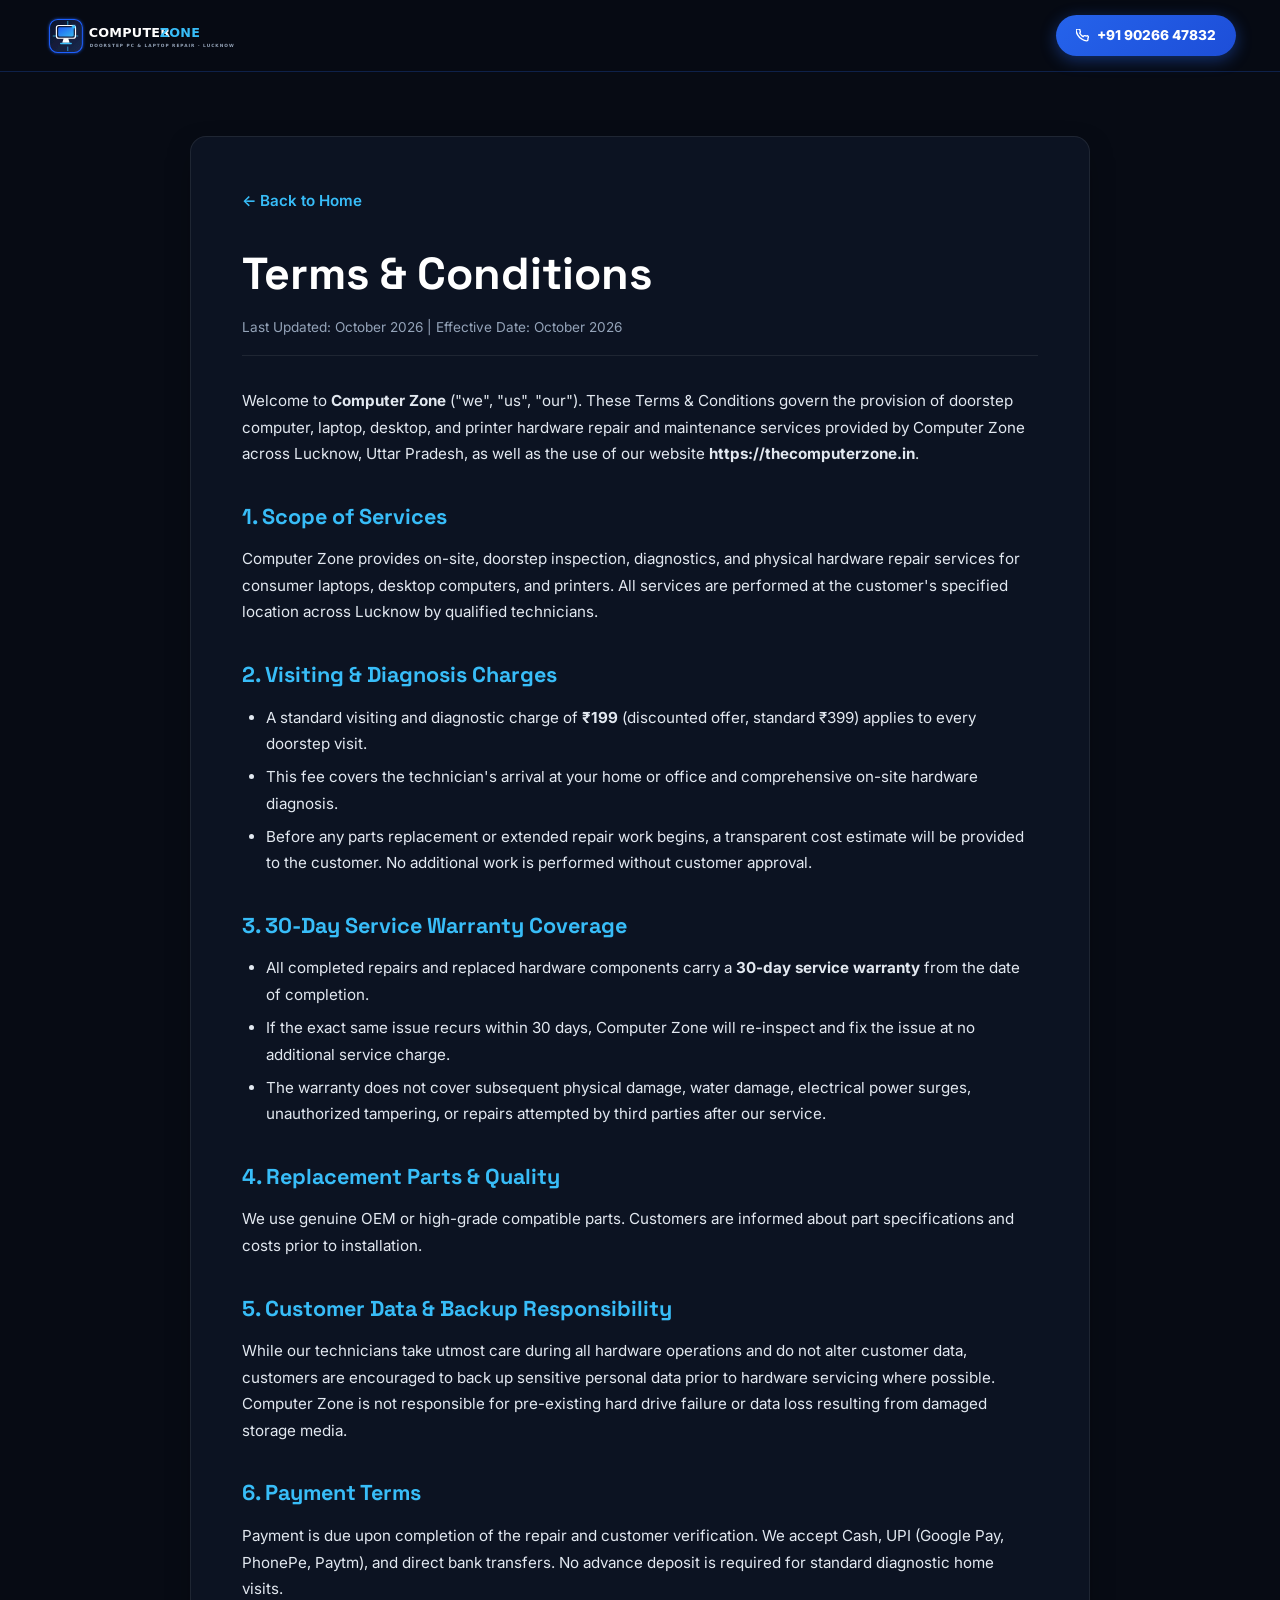
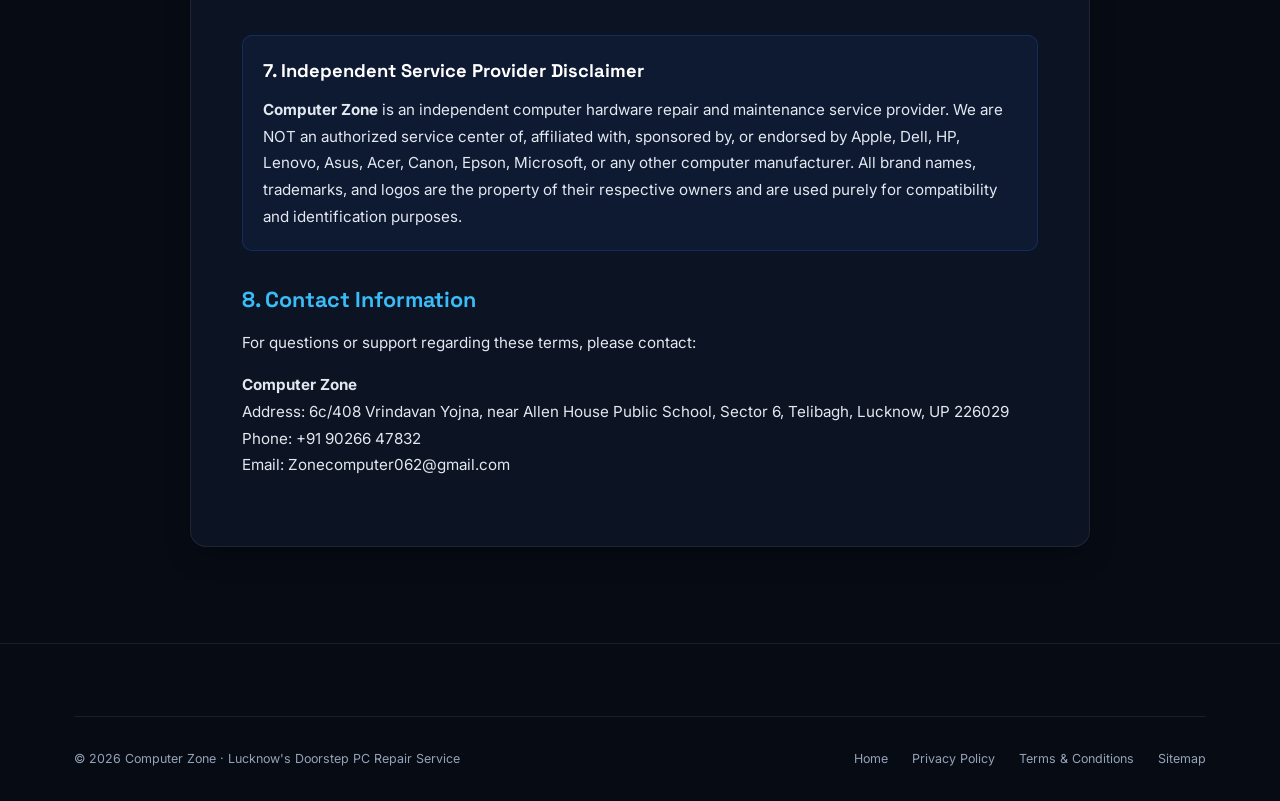
==== terms.html @ a33c0624 "updated to able to run google ads" ====
<!DOCTYPE html>
<html lang="en">
<head>
  <meta charset="UTF-8">
  <meta name="viewport" content="width=device-width, initial-scale=1.0">
  <title>Terms &amp; Conditions — Computer Zone Lucknow</title>
  <meta name="description" content="Terms and Conditions for Computer Zone doorstep computer, laptop, and printer repair services in Lucknow.">
  <meta name="robots" content="index, follow">
  <link rel="canonical" href="https://thecomputerzone.in/terms.html">
  <link rel="preconnect" href="https://fonts.googleapis.com">
  <link rel="preconnect" href="https://fonts.gstatic.com" crossorigin>
  <link href="https://fonts.googleapis.com/css2?family=Inter:wght@300;400;500;600;700;800&family=Space+Grotesk:wght@500;600;700&display=swap" rel="stylesheet">
  <link rel="stylesheet" href="style.css">
  <style>
    .legal-page {
      padding: 4rem 0 6rem;
      min-height: 80vh;
    }
    .legal-card {
      background: var(--dark2);
      border: 1px solid var(--border2);
      border-radius: var(--card-radius);
      padding: clamp(1.8rem, 4vw, 3.5rem);
      box-shadow: var(--card-shadow);
      max-width: 900px;
      margin: 0 auto;
    }
    .legal-card h1 {
      font-family: 'Space Grotesk', sans-serif;
      font-size: clamp(2rem, 4vw, 2.8rem);
      color: var(--white);
      margin-bottom: .5rem;
    }
    .legal-date {
      font-size: .85rem;
      color: var(--muted);
      margin-bottom: 2rem;
      padding-bottom: 1rem;
      border-bottom: 1px solid var(--border2);
    }
    .legal-card h2 {
      font-family: 'Space Grotesk', sans-serif;
      font-size: 1.35rem;
      color: var(--blue2);
      margin: 2rem 0 .75rem;
    }
    .legal-card p, .legal-card li {
      font-size: .95rem;
      color: var(--off);
      line-height: 1.75;
      margin-bottom: 1rem;
    }
    .legal-card ul {
      padding-left: 1.5rem;
      margin-bottom: 1.25rem;
    }
    .legal-card li {
      margin-bottom: .4rem;
    }
    .back-home-link {
      display: inline-flex;
      align-items: center;
      gap: .5rem;
      color: var(--blue2);
      text-decoration: none;
      font-weight: 600;
      font-size: .95rem;
      margin-bottom: 1.5rem;
    }
    .back-home-link:hover {
      text-decoration: underline;
    }
    .disclaimer-box {
      background: rgba(37, 99, 235, 0.08);
      border: 1px solid var(--border);
      border-radius: 10px;
      padding: 1.25rem;
      margin-top: 2rem;
    }
  </style>
</head>
<body>
  <header role="banner">
    <nav class="nav" role="navigation" aria-label="Main navigation">
      <div class="container">
        <div class="nav-inner">
          <div class="nav-brand">
            <a href="/" class="nav-logo" aria-label="Computer Zone">
              <img src="logo.svg" onerror="this.onerror=null;this.src='logo.png'" alt="Computer Zone" height="46" style="height:46px;width:auto;display:block">
            </a>
          </div>
          <a href="tel:+919026647832" class="nav-cta">
            <svg width="13" height="13" viewBox="0 0 24 24" fill="none" stroke="currentColor" stroke-width="2.5" stroke-linecap="round"><path d="M22 16.92v3a2 2 0 01-2.18 2 19.79 19.79 0 01-8.63-3.07A19.5 19.5 0 013.07 10.8 19.79 19.79 0 01.22 2.18 2 2 0 012.18 0h3a2 2 0 012 1.72c.127.96.361 1.903.7 2.81a2 2 0 01-.45 2.11L6.91 7.91a16 16 0 006.16 6.16l1.27-1.27a2 2 0 012.11-.45c.907.339 1.85.573 2.81.7A2 2 0 0122 16.92z"/></svg>
            +91 90266 47832
          </a>
        </div>
      </div>
    </nav>
  </header>

  <main class="legal-page">
    <div class="container">
      <div class="legal-card">
        <a href="/" class="back-home-link">← Back to Home</a>
        <h1>Terms &amp; Conditions</h1>
        <div class="legal-date">Last Updated: October 2026 | Effective Date: October 2026</div>

        <p>Welcome to <strong>Computer Zone</strong> ("we", "us", "our"). These Terms &amp; Conditions govern the provision of doorstep computer, laptop, desktop, and printer hardware repair and maintenance services provided by Computer Zone across Lucknow, Uttar Pradesh, as well as the use of our website <strong>https://thecomputerzone.in</strong>.</p>

        <h2>1. Scope of Services</h2>
        <p>Computer Zone provides on-site, doorstep inspection, diagnostics, and physical hardware repair services for consumer laptops, desktop computers, and printers. All services are performed at the customer's specified location across Lucknow by qualified technicians.</p>

        <h2>2. Visiting &amp; Diagnosis Charges</h2>
        <ul>
          <li>A standard visiting and diagnostic charge of <strong>₹199</strong> (discounted offer, standard ₹399) applies to every doorstep visit.</li>
          <li>This fee covers the technician's arrival at your home or office and comprehensive on-site hardware diagnosis.</li>
          <li>Before any parts replacement or extended repair work begins, a transparent cost estimate will be provided to the customer. No additional work is performed without customer approval.</li>
        </ul>

        <h2>3. 30-Day Service Warranty Coverage</h2>
        <ul>
          <li>All completed repairs and replaced hardware components carry a <strong>30-day service warranty</strong> from the date of completion.</li>
          <li>If the exact same issue recurs within 30 days, Computer Zone will re-inspect and fix the issue at no additional service charge.</li>
          <li>The warranty does not cover subsequent physical damage, water damage, electrical power surges, unauthorized tampering, or repairs attempted by third parties after our service.</li>
        </ul>

        <h2>4. Replacement Parts &amp; Quality</h2>
        <p>We use genuine OEM or high-grade compatible parts. Customers are informed about part specifications and costs prior to installation.</p>

        <h2>5. Customer Data &amp; Backup Responsibility</h2>
        <p>While our technicians take utmost care during all hardware operations and do not alter customer data, customers are encouraged to back up sensitive personal data prior to hardware servicing where possible. Computer Zone is not responsible for pre-existing hard drive failure or data loss resulting from damaged storage media.</p>

        <h2>6. Payment Terms</h2>
        <p>Payment is due upon completion of the repair and customer verification. We accept Cash, UPI (Google Pay, PhonePe, Paytm), and direct bank transfers. No advance deposit is required for standard diagnostic home visits.</p>

        <div class="disclaimer-box">
          <h2 style="margin-top:0;font-size:1.15rem;color:var(--white)">7. Independent Service Provider Disclaimer</h2>
          <p style="margin-bottom:0"><strong>Computer Zone</strong> is an independent computer hardware repair and maintenance service provider. We are NOT an authorized service center of, affiliated with, sponsored by, or endorsed by Apple, Dell, HP, Lenovo, Asus, Acer, Canon, Epson, Microsoft, or any other computer manufacturer. All brand names, trademarks, and logos are the property of their respective owners and are used purely for compatibility and identification purposes.</p>
        </div>

        <h2>8. Contact Information</h2>
        <p>For questions or support regarding these terms, please contact:</p>
        <p>
          <strong>Computer Zone</strong><br>
          Address: 6c/408 Vrindavan Yojna, near Allen House Public School, Sector 6, Telibagh, Lucknow, UP 226029<br>
          Phone: +91 90266 47832<br>
          Email: Zonecomputer062@gmail.com
        </p>
      </div>
    </div>
  </main>

  <footer role="contentinfo">
    <div class="footer">
      <div class="container">
        <div class="footer-bottom">
          <p>© 2026 Computer Zone · Lucknow's Doorstep PC Repair Service</p>
          <div class="footer-bottom-links">
            <a href="/">Home</a>
            <a href="/privacy.html">Privacy Policy</a>
            <a href="/terms.html">Terms &amp; Conditions</a>
            <a href="/sitemap.xml">Sitemap</a>
          </div>
        </div>
      </div>
    </div>
  </footer>
</body>
</html>
---- style.css ----
/* ==========================================================================
   COMPUTER ZONE - MODERN HIGH-PERFORMANCE TECH THEME & GUI
   Color Schemes: Electric Royal Blue (Default) | Electric Cyan | Clean Platinum Light
   ========================================================================== */

:root {
  /* Default: High-Tech Electric & Royal Blue */
  --primary:        #2563EB;
  --primary-hover:  #1D4ED8;
  --primary-glow:   rgba(37, 99, 235, 0.42);
  --primary-pale:   rgba(37, 99, 235, 0.10);
  --primary-border: rgba(37, 99, 235, 0.28);

  --blue:           #2563EB;
  --blue2:          #38BDF8; /* Electric Sky Cyan accent */
  --blue3:          #1D4ED8; /* Deep Blue accent */
  --blue-glow:      rgba(37, 99, 235, 0.42);
  --blue-pale:      rgba(37, 99, 235, 0.10);

  --black:          #000000;
  --dark1:          #070B14; /* Deep Obsidian-Navy Page Background */
  --dark2:          #0C1322; /* Rich Dark Card Surface */
  --dark3:          #121D34; /* Elevated Section */
  --dark4:          #182644; /* Input / Hover */

  --white:          #FFFFFF;
  --off:            #E2E8F0;
  --muted:          #94A3B8;
  --border:         rgba(37, 99, 235, 0.25);
  --border2:        rgba(255, 255, 255, 0.08);

  --green:          #22C55E;
  --wa:             #25D366;
  --amber:          #F59E0B;
  --red:            #EF4444;

  --card-radius:    16px;
  --btn-radius:     10px;
  --card-shadow:    0 10px 30px -10px rgba(0, 0, 0, 0.5);
  --glow-shadow:    0 0 25px rgba(37, 99, 235, 0.28);
  --nav-bg:         rgba(7, 11, 20, 0.94);
}

/* ── Electric Cyan Theme Variant ── */
[data-theme="cyan"] {
  --primary:        #00D2FF;
  --primary-hover:  #00B4D8;
  --primary-glow:   rgba(0, 210, 255, 0.45);
  --primary-pale:   rgba(0, 210, 255, 0.09);
  --primary-border: rgba(0, 210, 255, 0.25);

  --blue:           #0066FF;
  --blue2:          #00D2FF;
  --blue3:          #0047BA;
  --blue-glow:      rgba(0, 210, 255, 0.45);
  --blue-pale:      rgba(0, 210, 255, 0.09);

  --dark1:          #060813;
  --dark2:          #0B1021;
  --dark3:          #101730;
  --dark4:          #172142;
  --border:         rgba(0, 210, 255, 0.24);
  --nav-bg:         rgba(6, 8, 19, 0.94);
  --glow-shadow:    0 0 25px rgba(0, 210, 255, 0.25);
}

/* ── Platinum Clean Light Theme Variant ── */
[data-theme="light"] {
  --primary:        #2563EB;
  --primary-hover:  #1D4ED8;
  --primary-glow:   rgba(37, 99, 235, 0.25);
  --primary-pale:   rgba(37, 99, 235, 0.08);
  --primary-border: rgba(37, 99, 235, 0.25);

  --blue:           #2563EB;
  --blue2:          #0284C7;
  --blue3:          #1E40AF;
  --blue-glow:      rgba(37, 99, 235, 0.25);
  --blue-pale:      rgba(37, 99, 235, 0.08);

  --black:          #FFFFFF;
  --dark1:          #F8FAFC; /* Page Background */
  --dark2:          #FFFFFF; /* Card Surface */
  --dark3:          #F1F5F9; /* Section Surface */
  --dark4:          #E2E8F0; /* Inputs & Hover */

  --white:          #0F172A; /* Text Main */
  --off:            #1E293B; /* Text Strong */
  --muted:          #64748B; /* Text Muted */
  --border:         rgba(37, 99, 235, 0.18);
  --border2:        rgba(15, 23, 42, 0.08);

  --card-shadow:    0 10px 30px -10px rgba(0, 0, 0, 0.08);
  --glow-shadow:    0 0 20px rgba(37, 99, 235, 0.18);
  --nav-bg:         rgba(255, 255, 255, 0.96);
}

*, *::before, *::after {
  box-sizing: border-box;
  margin: 0;
  padding: 0;
}

html {
  scroll-behavior: smooth;
  font-size: 16px;
}

body {
  font-family: 'Inter', system-ui, -apple-system, sans-serif;
  background: var(--dark1);
  color: var(--white);
  overflow-x: hidden;
  -webkit-font-smoothing: antialiased;
  line-height: 1.6;
  transition: background-color .3s ease, color .3s ease;
}

img {
  max-width: 100%;
  height: auto;
  display: block;
}

a {
  color: inherit;
  text-decoration: none;
}

.container {
  max-width: 1180px;
  margin: 0 auto;
  padding: 0 1.5rem;
}

.section {
  padding: 5.5rem 0;
  position: relative;
}

.sr-only {
  position: absolute;
  width: 1px;
  height: 1px;
  overflow: hidden;
  clip: rect(0, 0, 0, 0);
}

.eyebrow {
  font-size: .68rem;
  font-weight: 800;
  letter-spacing: .24em;
  text-transform: uppercase;
  color: var(--primary);
  display: inline-flex;
  align-items: center;
  gap: .6rem;
  margin-bottom: .85rem;
  background: var(--primary-pale);
  padding: .35rem .85rem;
  border-radius: 999px;
  border: 1px solid var(--border);
}

.eyebrow::before {
  content: '';
  width: 6px;
  height: 6px;
  border-radius: 50%;
  background: var(--primary);
  box-shadow: 0 0 10px var(--primary);
}

/* ── BUTTONS ── */
.btn {
  display: inline-flex;
  align-items: center;
  justify-content: center;
  gap: .6rem;
  font-family: 'Inter', sans-serif;
  font-weight: 700;
  font-size: .92rem;
  padding: .85rem 1.75rem;
  border-radius: var(--btn-radius);
  border: none;
  cursor: pointer;
  text-decoration: none;
  transition: all .22s cubic-bezier(0.16, 1, 0.3, 1);
  white-space: nowrap;
}

.btn:hover {
  transform: translateY(-2px);
}

.btn-blue {
  background: linear-gradient(135deg, #2563EB 0%, #1D4ED8 100%);
  color: #FFFFFF;
  box-shadow: 0 4px 20px var(--primary-glow);
  font-weight: 800;
}

[data-theme="cyan"] .btn-blue,
[data-theme="blue"] .btn-blue {
  background: linear-gradient(135deg, #0066FF 0%, #00D2FF 100%);
  color: #FFFFFF;
}

[data-theme="light"] .btn-blue {
  background: linear-gradient(135deg, #2563EB 0%, #1D4ED8 100%);
  color: #FFFFFF;
}

.btn-blue:hover {
  filter: brightness(1.1);
  box-shadow: 0 8px 30px var(--primary-glow);
}

.btn-wa {
  background: var(--wa);
  color: #FFFFFF;
  box-shadow: 0 4px 18px rgba(37, 211, 102, 0.38);
  font-weight: 800;
}

.btn-wa:hover {
  box-shadow: 0 8px 26px rgba(37, 211, 102, 0.55);
  filter: brightness(1.05);
}

.btn-ghost {
  background: var(--dark2);
  border: 1.5px solid var(--border);
  color: var(--off);
  backdrop-filter: blur(8px);
}

.btn-ghost:hover {
  border-color: var(--primary);
  color: var(--primary);
  background: var(--primary-pale);
}

/* ── NAV ── */
.nav {
  position: sticky;
  top: 0;
  z-index: 300;
  background: var(--nav-bg);
  backdrop-filter: blur(20px);
  -webkit-backdrop-filter: blur(20px);
  border-bottom: 1px solid var(--border);
  height: 72px;
  display: flex;
  align-items: center;
  transition: all .25s ease;
}

.nav .container {
  width: 100%;
  max-width: 1240px;
  padding: 0 1.5rem;
}

.nav-inner {
  display: flex;
  align-items: center;
  justify-content: space-between;
  width: 100%;
  gap: 1.2rem;
}

.nav-leading {
  display: flex;
  align-items: center;
  gap: 1rem;
}

.nav-logo {
  display: flex;
  align-items: center;
  text-decoration: none;
  flex-shrink: 0;
}

.nav-logo img {
  height: 44px;
  max-width: 250px;
  object-fit: contain;
  display: block;
}

.nav-links {
  display: flex;
  align-items: center;
  gap: 1.8rem;
  list-style: none;
}

.nav-links a {
  font-size: .88rem;
  font-weight: 600;
  color: var(--muted);
  transition: color .2s ease;
  position: relative;
  padding: .3rem 0;
}

.nav-links a:hover {
  color: var(--primary);
}

.nav-links a::after {
  content: '';
  position: absolute;
  bottom: 0;
  left: 0;
  width: 0;
  height: 2px;
  background: var(--primary);
  transition: width .2s ease;
  border-radius: 2px;
}

.nav-links a:hover::after {
  width: 100%;
}

.nav-actions {
  display: flex;
  align-items: center;
  gap: .85rem;
}

/* Theme Switcher in Nav */
.theme-switch-wrap {
  display: flex;
  align-items: center;
  background: var(--dark3);
  border: 1px solid var(--border);
  border-radius: 999px;
  padding: 3px;
  gap: 2px;
}

.theme-btn {
  background: transparent;
  border: none;
  cursor: pointer;
  padding: 5px 9px;
  border-radius: 999px;
  font-size: .75rem;
  font-weight: 700;
  color: var(--muted);
  transition: all .2s ease;
  display: flex;
  align-items: center;
  gap: 3px;
}

.theme-btn:hover {
  color: var(--white);
}

.theme-btn.active {
  background: var(--primary);
  color: #FFFFFF;
  box-shadow: 0 2px 8px var(--primary-glow);
}

[data-theme="cyan"] .theme-btn.active,
[data-theme="blue"] .theme-btn.active,
[data-theme="light"] .theme-btn.active {
  color: #FFFFFF;
}

.nav-cta {
  display: inline-flex;
  align-items: center;
  gap: .5rem;
  background: linear-gradient(135deg, #2563EB 0%, #1D4ED8 100%);
  color: #FFFFFF;
  font-weight: 800;
  font-size: .85rem;
  padding: .62rem 1.25rem;
  border-radius: 999px;
  box-shadow: 0 4px 16px var(--primary-glow);
  transition: all .2s ease;
}

[data-theme="cyan"] .nav-cta,
[data-theme="blue"] .nav-cta {
  background: linear-gradient(135deg, #0066FF 0%, #00D2FF 100%);
  color: #FFFFFF;
}

[data-theme="light"] .nav-cta {
  background: linear-gradient(135deg, #2563EB 0%, #1D4ED8 100%);
  color: #FFFFFF;
}

.nav-cta:hover {
  transform: translateY(-1px);
  filter: brightness(1.1);
  box-shadow: 0 6px 20px var(--primary-glow);
}

.nav-menu-btn {
  display: none;
  background: transparent;
  border: 1px solid var(--border);
  border-radius: 8px;
  color: var(--off);
  padding: .45rem;
  cursor: pointer;
}

/* ── MOBILE NAV DRAWER ── */
.nav-overlay {
  position: fixed;
  inset: 0;
  background: rgba(0, 0, 0, 0.7);
  backdrop-filter: blur(4px);
  z-index: 400;
  opacity: 0;
  pointer-events: none;
  transition: opacity .3s ease;
}

.nav-overlay.open {
  opacity: 1;
  pointer-events: auto;
}

.nav-drawer {
  position: fixed;
  top: 0;
  right: -320px;
  width: 300px;
  height: 100%;
  background: var(--dark2);
  border-left: 1px solid var(--border);
  z-index: 500;
  padding: 1.5rem;
  display: flex;
  flex-direction: column;
  gap: 1.5rem;
  transition: right .3s cubic-bezier(0.16, 1, 0.3, 1);
  box-shadow: -10px 0 30px rgba(0, 0, 0, 0.5);
}

.nav-drawer.open {
  right: 0;
}

.nav-drawer-head {
  display: flex;
  align-items: center;
  justify-content: space-between;
  padding-bottom: 1rem;
  border-bottom: 1px solid var(--border2);
}

.nav-drawer-title {
  font-family: 'Space Grotesk', sans-serif;
  font-weight: 700;
  font-size: 1.15rem;
  color: var(--white);
}

.nav-drawer-close {
  background: transparent;
  border: none;
  color: var(--muted);
  cursor: pointer;
  padding: .4rem;
}

.nav-drawer-links {
  list-style: none;
  display: flex;
  flex-direction: column;
  gap: 1rem;
}

.nav-drawer-links a {
  font-size: 1rem;
  font-weight: 600;
  color: var(--off);
  display: block;
  padding: .5rem 0;
  border-bottom: 1px solid var(--border2);
}

/* ── HERO SECTION ── */
.hero {
  position: relative;
  min-height: calc(100vh - 72px);
  display: flex;
  align-items: center;
  padding: 4.5rem 0 5rem;
  overflow: hidden;
}

.hero-bg {
  position: absolute;
  inset: 0;
  background: radial-gradient(ellipse 85% 65% at 50% -10%, var(--primary-pale) 0%, transparent 75%);
  pointer-events: none;
}

.hero-grid {
  position: absolute;
  inset: 0;
  background-image:
    linear-gradient(to right, var(--border2) 1px, transparent 1px),
    linear-gradient(to bottom, var(--border2) 1px, transparent 1px);
  background-size: 50px 50px;
  mask-image: radial-gradient(ellipse 60% 50% at 50% 30%, #000 70%, transparent 100%);
  -webkit-mask-image: radial-gradient(ellipse 60% 50% at 50% 30%, #000 70%, transparent 100%);
  pointer-events: none;
}

.hero-ring {
  position: absolute;
  top: 45%;
  left: 50%;
  transform: translate(-50%, -50%);
  border-radius: 50%;
  border: 1px solid var(--border);
  box-shadow: 0 0 50px var(--primary-pale);
  pointer-events: none;
  animation: ringPulse 4s ease-out infinite;
}

@keyframes ringPulse {
  0% { transform: translate(-50%, -50%) scale(0.85); opacity: 0.8; }
  100% { transform: translate(-50%, -50%) scale(1.35); opacity: 0; }
}

.hero-content {
  position: relative;
  z-index: 10;
  max-width: 900px;
  margin: 0 auto;
  text-align: center;
}

.hero-badge {
  display: inline-flex;
  align-items: center;
  gap: .55rem;
  background: var(--dark2);
  border: 1.5px solid var(--border);
  padding: .45rem 1.1rem;
  border-radius: 999px;
  font-size: .8rem;
  font-weight: 700;
  color: var(--off);
  margin-bottom: 1.5rem;
  box-shadow: var(--glow-shadow);
}

.hbdot {
  width: 8px;
  height: 8px;
  border-radius: 50%;
  background: var(--primary);
  box-shadow: 0 0 10px var(--primary);
  animation: blink 2s infinite;
}

@keyframes blink {
  0%, 100% { opacity: 1; transform: scale(1); }
  50% { opacity: 0.4; transform: scale(0.85); }
}

.hero h1 {
  font-family: 'Space Grotesk', sans-serif;
  font-size: clamp(2.4rem, 5.5vw, 4.2rem);
  font-weight: 800;
  line-height: 1.12;
  letter-spacing: -0.025em;
  color: var(--white);
  margin-bottom: 1.35rem;
}

.hero h1 .blue {
  color: var(--primary);
  text-shadow: 0 0 35px var(--primary-glow);
}

.hero h1 .thin {
  display: block;
  font-size: clamp(1.15rem, 2.5vw, 1.85rem);
  font-weight: 500;
  color: var(--muted);
  margin-top: .4rem;
  letter-spacing: 0;
}

.hero-mission {
  font-size: clamp(1rem, 2vw, 1.18rem);
  color: var(--muted);
  max-width: 680px;
  margin: 0 auto 2.2rem;
  line-height: 1.65;
}

.hero-mission strong {
  color: var(--off);
}

/* Price Strip */
.hero-price-strip {
  background: var(--dark2);
  border: 1.5px solid var(--border);
  border-radius: var(--card-radius);
  padding: 1.25rem 2rem;
  display: flex;
  align-items: center;
  justify-content: center;
  gap: 2.5rem;
  max-width: 760px;
  margin: 0 auto 2.5rem;
  box-shadow: var(--card-shadow);
  backdrop-filter: blur(12px);
  position: relative;
}

.hero-price-strip::before {
  content: '';
  position: absolute;
  top: -1px;
  left: 20%;
  right: 20%;
  height: 2px;
  background: linear-gradient(90deg, transparent, var(--primary), transparent);
}

.hps-label {
  font-size: .75rem;
  font-weight: 700;
  text-transform: uppercase;
  letter-spacing: .12em;
  color: var(--muted);
}

.hps-price-now {
  font-family: 'Space Grotesk', sans-serif;
  font-size: 2.6rem;
  font-weight: 800;
  color: var(--primary);
  line-height: 1;
  margin: .2rem 0;
}

.hps-price-was {
  font-size: .84rem;
  color: var(--muted);
  text-decoration: line-through;
  margin-right: .5rem;
}

.hps-save {
  background: rgba(239, 68, 68, 0.15);
  color: #F87171;
  border: 1px solid rgba(239, 68, 68, 0.3);
  font-size: .7rem;
  font-weight: 800;
  padding: .2rem .55rem;
  border-radius: 6px;
  display: inline-block;
}

.hps-div {
  width: 1px;
  height: 55px;
  background: var(--border2);
}

.hps-desc {
  font-size: .92rem;
  color: var(--muted);
  text-align: left;
  max-width: 340px;
  line-height: 1.5;
}

.hps-desc strong {
  color: var(--off);
}

/* Stats */
.hero-stats {
  display: grid;
  grid-template-columns: repeat(4, 1fr);
  gap: 1.25rem;
  max-width: 820px;
  margin: 0 auto 2.5rem;
}

.hstat {
  background: var(--dark2);
  border: 1px solid var(--border2);
  border-radius: var(--card-radius);
  padding: 1.25rem 1rem;
  transition: all .25s ease;
}

.hstat:hover {
  border-color: var(--primary);
  transform: translateY(-3px);
  box-shadow: var(--glow-shadow);
}

.hstat-num {
  font-family: 'Space Grotesk', sans-serif;
  font-size: 1.9rem;
  font-weight: 800;
  color: var(--primary);
  line-height: 1.1;
  margin-bottom: .25rem;
}

.hstat-label {
  font-size: .78rem;
  font-weight: 600;
  color: var(--muted);
  text-transform: uppercase;
  letter-spacing: .05em;
}

.hero-btns {
  display: flex;
  align-items: center;
  justify-content: center;
  gap: 1.2rem;
  flex-wrap: wrap;
}

/* ── MARQUEE ── */
.marquee {
  background: var(--dark3);
  border-top: 1px solid var(--border);
  border-bottom: 1px solid var(--border);
  overflow: hidden;
  white-space: nowrap;
  padding: .85rem 0;
}

.marquee-inner {
  display: inline-block;
  animation: marq 35s linear infinite;
  font-size: .78rem;
  font-weight: 700;
  color: var(--off);
  letter-spacing: .15em;
}

@keyframes marq {
  0% { transform: translateX(0); }
  100% { transform: translateX(-50%); }
}

/* ── TRUST STRIP ── */
.trust-strip {
  background: var(--dark2);
  border-bottom: 1px solid var(--border2);
  padding: 1.1rem 0;
}

.trust-inner {
  display: flex;
  align-items: center;
  justify-content: center;
  gap: 2.2rem;
  flex-wrap: wrap;
}

.ti {
  display: flex;
  align-items: center;
  gap: .55rem;
  font-size: .86rem;
  font-weight: 600;
  color: var(--off);
}

.ti-check {
  color: var(--primary);
  flex-shrink: 0;
}

/* ── 5 STEPS / PROCESS ── */
.how-section {
  background: var(--dark1);
}

.steps-row {
  display: grid;
  grid-template-columns: repeat(5, 1fr);
  gap: 1.25rem;
  list-style: none;
  margin-top: 2.8rem;
  position: relative;
}

.step {
  background: var(--dark2);
  border: 1px solid var(--border2);
  border-radius: var(--card-radius);
  padding: 1.75rem 1.25rem;
  text-align: center;
  transition: all .25s ease;
  position: relative;
  display: flex;
  flex-direction: column;
  align-items: center;
}

.step:hover {
  border-color: var(--primary);
  transform: translateY(-4px);
  box-shadow: var(--glow-shadow);
}

.step-circle {
  width: 52px;
  height: 52px;
  border-radius: 50%;
  background: var(--primary-pale);
  border: 1.5px solid var(--border);
  display: flex;
  align-items: center;
  justify-content: center;
  font-size: 1.4rem;
  margin-bottom: 1rem;
  box-shadow: 0 0 15px var(--primary-pale);
}

.step h4 {
  font-family: 'Space Grotesk', sans-serif;
  font-size: 1.05rem;
  font-weight: 700;
  color: var(--white);
  margin-bottom: .45rem;
}

.step p {
  font-size: .8rem;
  color: var(--muted);
  line-height: 1.55;
}

/* ── SERVICES ── */
.services-section {
  background: var(--dark2);
}

.svc-grid {
  display: grid;
  grid-template-columns: repeat(4, 1fr);
  gap: 1.4rem;
  margin-top: 2.8rem;
}

.svc-card {
  background: var(--dark1);
  border: 1px solid var(--border2);
  border-radius: var(--card-radius);
  padding: 1.75rem 1.5rem;
  position: relative;
  transition: all .25s ease;
  display: flex;
  flex-direction: column;
}

.svc-card:hover {
  border-color: var(--primary);
  transform: translateY(-4px);
  box-shadow: var(--card-shadow), var(--glow-shadow);
}

.svc-num {
  position: absolute;
  top: 1.25rem;
  right: 1.25rem;
  font-family: 'Space Grotesk', sans-serif;
  font-size: .78rem;
  font-weight: 800;
  color: var(--muted);
  background: var(--dark3);
  padding: .2rem .55rem;
  border-radius: 6px;
}

.svc-icon {
  width: 50px;
  height: 50px;
  border-radius: 12px;
  background: var(--primary-pale);
  border: 1px solid var(--border);
  display: flex;
  align-items: center;
  justify-content: center;
  margin-bottom: 1.25rem;
  color: var(--primary);
}

.svc-card h3 {
  font-family: 'Space Grotesk', sans-serif;
  font-size: 1.15rem;
  font-weight: 700;
  color: var(--white);
  margin-bottom: .6rem;
}

.svc-card p {
  font-size: .83rem;
  color: var(--muted);
  line-height: 1.6;
}

/* ── BRAND DIFFERENTIATOR ── */
.brand-section {
  background: var(--dark1);
}

.brand-grid {
  display: grid;
  grid-template-columns: 1fr 1fr;
  gap: 3.5rem;
  align-items: center;
}

.brand-pill {
  display: inline-block;
  background: var(--primary-pale);
  border: 1px solid var(--border);
  color: var(--primary);
  font-size: .75rem;
  font-weight: 800;
  padding: .35rem .9rem;
  border-radius: 999px;
  margin-bottom: 1rem;
}

.brand-h2 {
  font-family: 'Space Grotesk', sans-serif;
  font-size: clamp(2rem, 3.8vw, 2.9rem);
  font-weight: 800;
  line-height: 1.18;
  margin-bottom: 1.25rem;
  color: var(--white);
}

.brand-h2 em {
  color: var(--primary);
  font-style: normal;
}

.brand-p {
  font-size: .95rem;
  color: var(--muted);
  margin-bottom: 1.75rem;
  line-height: 1.65;
}

.brand-chips {
  display: flex;
  flex-wrap: wrap;
  gap: .6rem;
  margin-bottom: 2rem;
}

.brand-chip {
  background: var(--dark2);
  border: 1px solid var(--border2);
  color: var(--off);
  font-size: .82rem;
  font-weight: 700;
  padding: .45rem 1rem;
  border-radius: 8px;
}

.brand-card {
  background: var(--dark2);
  border: 1.5px solid var(--border);
  border-radius: var(--card-radius);
  padding: 2.2rem;
  box-shadow: var(--card-shadow);
}

.bc-title {
  font-family: 'Space Grotesk', sans-serif;
  font-size: 1.25rem;
  font-weight: 700;
  color: var(--white);
  margin-bottom: 1.5rem;
}

.bc-item {
  display: flex;
  align-items: flex-start;
  gap: 1.1rem;
  margin-bottom: 1.35rem;
}

.bc-item:last-child {
  margin-bottom: 0;
}

.bc-num {
  font-family: 'Space Grotesk', sans-serif;
  font-size: .8rem;
  font-weight: 800;
  color: var(--primary);
  background: var(--primary-pale);
  border: 1px solid var(--border);
  width: 32px;
  height: 32px;
  border-radius: 8px;
  display: flex;
  align-items: center;
  justify-content: center;
  flex-shrink: 0;
}

.bc-t {
  font-size: .92rem;
  font-weight: 700;
  color: var(--off);
  margin-bottom: .25rem;
}

.bc-p {
  font-size: .8rem;
  color: var(--muted);
  line-height: 1.5;
}

/* ── UPGRADE PACKAGES ── */
.upgrades-section {
  background: var(--dark3);
  padding: 5.5rem 0;
}

.upg-header {
  display: flex;
  align-items: flex-end;
  justify-content: space-between;
  margin-bottom: 2.8rem;
  gap: 2rem;
  flex-wrap: wrap;
}

.upg-header h2 {
  font-family: 'Space Grotesk', sans-serif;
  font-size: clamp(2rem, 3.8vw, 2.9rem);
  font-weight: 800;
  color: var(--white);
}

.upg-header h2 em {
  color: var(--primary);
  font-style: normal;
}

.upg-header p {
  font-size: .92rem;
  color: var(--muted);
  max-width: 440px;
}

.upg-grid {
  display: grid;
  grid-template-columns: repeat(3, 1fr);
  gap: 1.5rem;
}

.upg-card {
  background: var(--dark2);
  border: 1px solid var(--border2);
  border-radius: var(--card-radius);
  padding: 2.2rem 1.8rem;
  display: flex;
  flex-direction: column;
  transition: all .25s ease;
  position: relative;
}

.upg-card:hover {
  border-color: var(--primary);
  transform: translateY(-4px);
  box-shadow: var(--card-shadow), var(--glow-shadow);
}

.upg-tag {
  font-size: .72rem;
  font-weight: 800;
  text-transform: uppercase;
  letter-spacing: .12em;
  color: var(--primary);
  margin-bottom: .6rem;
}

.upg-name {
  font-family: 'Space Grotesk', sans-serif;
  font-size: 1.4rem;
  font-weight: 800;
  color: var(--white);
  margin-bottom: .85rem;
}

.upg-desc {
  font-size: .84rem;
  color: var(--muted);
  line-height: 1.65;
  margin-bottom: 1.75rem;
  flex-grow: 1;
}

.upg-cover {
  font-size: .78rem;
  font-weight: 700;
  color: var(--primary);
  margin-bottom: 1.4rem;
}

.upg-cta {
  background: var(--dark3);
  border: 1px solid var(--border);
  color: var(--off);
  font-family: 'Inter', sans-serif;
  font-weight: 700;
  font-size: .88rem;
  padding: .75rem 1.4rem;
  border-radius: var(--btn-radius);
  cursor: pointer;
  transition: all .2s ease;
  text-align: center;
}

.upg-cta:hover {
  background: var(--primary);
  color: #05140E;
  box-shadow: 0 4px 16px var(--primary-glow);
}

[data-theme="blue"] .upg-cta:hover,
[data-theme="light"] .upg-cta:hover {
  color: #FFFFFF;
}

/* ── PRICING & OFFER ── */
.pricing-section {
  background: var(--dark1);
  padding: 5.5rem 0;
}

.pricing-inner {
  display: grid;
  grid-template-columns: 1.25fr 1fr;
  gap: 3.5rem;
  align-items: center;
}

.pr-h2 {
  font-family: 'Space Grotesk', sans-serif;
  font-size: clamp(2rem, 3.8vw, 2.9rem);
  font-weight: 800;
  color: var(--white);
  line-height: 1.18;
  margin-bottom: 1rem;
}

.pr-h2 em {
  color: var(--primary);
  font-style: normal;
}

.pr-desc {
  font-size: .95rem;
  color: var(--muted);
  margin-bottom: 2rem;
  line-height: 1.65;
}

.price-card {
  background: var(--dark2);
  border: 2px solid var(--primary);
  border-radius: var(--card-radius);
  padding: 2.2rem;
  box-shadow: var(--glow-shadow);
  position: relative;
}

.pc-label {
  font-size: .78rem;
  font-weight: 700;
  text-transform: uppercase;
  letter-spacing: .1em;
  color: var(--primary);
  margin-bottom: .85rem;
}

.pc-prices {
  display: flex;
  align-items: baseline;
  gap: 1.2rem;
  margin-bottom: .6rem;
}

.pc-now {
  font-family: 'Space Grotesk', sans-serif;
  font-size: 3.6rem;
  font-weight: 800;
  color: var(--white);
  line-height: 1;
}

.pc-was-col {
  display: flex;
  flex-direction: column;
}

.pc-was {
  font-size: 1.1rem;
  color: var(--muted);
  text-decoration: line-through;
}

.pc-save {
  background: rgba(239, 68, 68, 0.15);
  color: #F87171;
  border: 1px solid rgba(239, 68, 68, 0.3);
  font-size: .75rem;
  font-weight: 800;
  padding: .2rem .6rem;
  border-radius: 6px;
  margin-top: .2rem;
}

.pc-sub {
  font-size: .85rem;
  color: var(--muted);
  margin-bottom: 1.25rem;
}

.pc-coffee {
  background: var(--dark3);
  border: 1px solid var(--border2);
  padding: .75rem 1rem;
  border-radius: 10px;
  font-size: .82rem;
  color: var(--muted);
  margin-bottom: 1.5rem;
}

.pc-coffee strong {
  color: var(--off);
}

.pc-checks {
  list-style: none;
  margin-bottom: 2rem;
  display: flex;
  flex-direction: column;
  gap: .75rem;
}

.pc-check {
  font-size: .88rem;
  color: var(--off);
  display: flex;
  align-items: center;
  gap: .65rem;
}

.pc-btns {
  display: flex;
  gap: 1rem;
  flex-wrap: wrap;
}

.pr-reviews {
  display: flex;
  flex-direction: column;
  gap: 1.25rem;
}

.mini-stat-row {
  display: grid;
  grid-template-columns: repeat(4, 1fr);
  gap: .85rem;
  margin-bottom: .85rem;
}

.mstat {
  background: var(--dark2);
  border: 1px solid var(--border2);
  border-radius: 12px;
  padding: 1rem .6rem;
  text-align: center;
}

.mstat-num {
  font-family: 'Space Grotesk', sans-serif;
  font-size: 1.35rem;
  font-weight: 800;
  color: var(--primary);
  line-height: 1;
  margin-bottom: .25rem;
}

.mstat-label {
  font-size: .68rem;
  font-weight: 700;
  text-transform: uppercase;
  color: var(--muted);
}

.mini-rev {
  background: var(--dark2);
  border: 1px solid var(--border2);
  border-radius: 12px;
  padding: 1.25rem 1.4rem;
}

.mr-stars {
  color: var(--amber);
  font-size: .85rem;
  margin-bottom: .45rem;
}

.mr-text {
  font-size: .83rem;
  color: var(--off);
  line-height: 1.55;
  margin-bottom: .5rem;
}

.mr-author {
  font-size: .76rem;
  font-weight: 700;
  color: var(--muted);
}

.mr-loc {
  color: var(--primary);
  font-weight: 600;
}

/* ── WHY US ── */
.why-section {
  background: var(--dark2);
}

.why-grid {
  display: grid;
  grid-template-columns: repeat(3, 1fr);
  gap: 1.5rem;
  margin-top: 2.8rem;
}

.why-card {
  background: var(--dark1);
  border: 1px solid var(--border2);
  border-radius: var(--card-radius);
  padding: 2rem 1.6rem;
  transition: all .25s ease;
}

.why-card:hover {
  border-color: var(--primary);
  transform: translateY(-4px);
  box-shadow: var(--glow-shadow);
}

.wc-icon {
  width: 48px;
  height: 48px;
  border-radius: 12px;
  background: var(--primary-pale);
  border: 1px solid var(--border);
  display: flex;
  align-items: center;
  justify-content: center;
  margin-bottom: 1.25rem;
  color: var(--primary);
}

.why-card h3 {
  font-family: 'Space Grotesk', sans-serif;
  font-size: 1.15rem;
  font-weight: 700;
  color: var(--white);
  margin-bottom: .55rem;
}

.why-card p {
  font-size: .84rem;
  color: var(--muted);
  line-height: 1.6;
}

/* ── 30-DAY COVER ── */
.cover-section {
  background: var(--dark1);
}

.cover-grid {
  display: grid;
  grid-template-columns: 1fr 1fr;
  gap: 3.5rem;
  align-items: center;
}

.cover-big span {
  font-family: 'Space Grotesk', sans-serif;
  font-size: clamp(4.5rem, 9vw, 8rem);
  font-weight: 900;
  color: var(--primary);
  line-height: .9;
  letter-spacing: -0.04em;
  text-shadow: 0 0 40px var(--primary-glow);
}

.cover-h2 {
  font-family: 'Space Grotesk', sans-serif;
  font-size: clamp(2rem, 3.8vw, 2.9rem);
  font-weight: 800;
  line-height: 1.18;
  color: var(--white);
  margin-bottom: 1rem;
}

.cover-p {
  font-size: .95rem;
  color: var(--muted);
  line-height: 1.65;
  margin-bottom: 2rem;
}

.cover-items {
  display: flex;
  flex-direction: column;
  gap: 1.25rem;
}

.cov-item {
  background: var(--dark2);
  border: 1px solid var(--border2);
  border-radius: var(--card-radius);
  padding: 1.35rem 1.4rem;
  display: flex;
  align-items: flex-start;
  gap: 1.1rem;
  transition: border-color .2s ease;
}

.cov-item:hover {
  border-color: var(--primary);
}

.cov-icon {
  width: 36px;
  height: 36px;
  border-radius: 10px;
  background: var(--primary-pale);
  border: 1px solid var(--border);
  display: flex;
  align-items: center;
  justify-content: center;
  color: var(--primary);
  flex-shrink: 0;
}

.cov-t {
  font-size: .92rem;
  font-weight: 700;
  color: var(--off);
  margin-bottom: .25rem;
}

.cov-p {
  font-size: .8rem;
  color: var(--muted);
  line-height: 1.5;
}

/* ── BOOKING SECTION ── */
.booking-section {
  background: var(--dark2);
  position: relative;
}

.booking-grid {
  display: grid;
  grid-template-columns: 1fr 1.25fr;
  gap: 3.5rem;
  align-items: flex-start;
}

.bk-left h2 {
  font-family: 'Space Grotesk', sans-serif;
  font-size: clamp(2rem, 3.8vw, 2.9rem);
  font-weight: 800;
  color: var(--white);
  line-height: 1.18;
  margin-bottom: 1rem;
}

.bk-left h2 em {
  color: var(--primary);
  font-style: normal;
}

.bk-left p {
  font-size: .95rem;
  color: var(--muted);
  line-height: 1.65;
  margin-bottom: 2rem;
}

.stat-strip {
  display: grid;
  grid-template-columns: repeat(4, 1fr);
  gap: .85rem;
  margin-bottom: 2rem;
}

.ss-box {
  background: var(--dark1);
  border: 1px solid var(--border2);
  border-radius: 12px;
  padding: 1rem .6rem;
  text-align: center;
}

.ss-num {
  font-family: 'Space Grotesk', sans-serif;
  font-size: 1.35rem;
  font-weight: 800;
  color: var(--primary);
  line-height: 1;
  margin-bottom: .25rem;
}

.ss-label {
  font-size: .68rem;
  font-weight: 700;
  text-transform: uppercase;
  color: var(--muted);
}

.contact-list {
  display: flex;
  flex-direction: column;
  gap: .95rem;
  font-style: normal;
}

.cl-item {
  background: var(--dark1);
  border: 1px solid var(--border2);
  border-radius: 12px;
  padding: 1rem 1.25rem;
  display: flex;
  align-items: center;
  gap: 1.1rem;
  transition: all .2s ease;
}

.cl-item:hover {
  border-color: var(--primary);
  transform: translateX(4px);
}

.cl-dot {
  width: 42px;
  height: 42px;
  border-radius: 12px;
  display: flex;
  align-items: center;
  justify-content: center;
  flex-shrink: 0;
}

.cl-texts {
  display: flex;
  flex-direction: column;
}

.cl-label {
  font-size: .92rem;
  font-weight: 700;
  color: var(--off);
}

.cl-sub {
  font-size: .78rem;
  color: var(--muted);
}

/* Form Card */
.bk-card {
  background: var(--dark1);
  border: 1.5px solid var(--border);
  border-radius: var(--card-radius);
  padding: 2.2rem;
  box-shadow: var(--card-shadow);
}

.fg-row {
  display: grid;
  grid-template-columns: 1fr 1fr;
  gap: 1.1rem;
  margin-bottom: 1.1rem;
}

.fg {
  position: relative;
  margin-bottom: 1.1rem;
}

.fg label {
  display: block;
  font-size: .78rem;
  font-weight: 700;
  color: var(--off);
  margin-bottom: .45rem;
}

.fg-icon {
  position: absolute;
  top: 36px;
  left: 14px;
  color: var(--muted);
  pointer-events: none;
}

.fg input,
.fg select,
.fg textarea {
  width: 100%;
  background: var(--dark2);
  border: 1.5px solid var(--border2);
  border-radius: 10px;
  padding: .75rem 1rem .75rem 2.6rem;
  color: var(--white);
  font-family: 'Inter', sans-serif;
  font-size: .88rem;
  transition: border-color .2s, box-shadow .2s;
  outline: none;
}

.fg input:focus,
.fg select:focus,
.fg textarea:focus {
  border-color: var(--primary);
  box-shadow: 0 0 14px var(--primary-pale);
}

.fg select option {
  background: var(--dark2);
  color: var(--white);
}

.ilabel {
  display: block;
  font-size: .78rem;
  font-weight: 700;
  color: var(--off);
  margin-bottom: .55rem;
}

.itag-wrap {
  display: flex;
  flex-wrap: wrap;
  gap: .5rem;
  margin-bottom: 1.25rem;
}

.itag {
  background: var(--dark2);
  border: 1px solid var(--border2);
  border-radius: 8px;
  padding: .4rem .85rem;
  font-size: .78rem;
  font-weight: 600;
  color: var(--muted);
  cursor: pointer;
  transition: all .18s ease;
}

.itag:hover {
  border-color: var(--primary);
  color: var(--off);
}

.itag.on {
  background: var(--primary);
  border-color: var(--primary);
  color: #05140E;
  font-weight: 800;
  box-shadow: 0 2px 10px var(--primary-glow);
}

[data-theme="blue"] .itag.on,
[data-theme="light"] .itag.on {
  color: #FFFFFF;
}

.btn-submit {
  width: 100%;
  background: linear-gradient(135deg, var(--wa) 0%, #16A34A 100%);
  color: #FFFFFF;
  border: none;
  border-radius: 10px;
  padding: .95rem;
  font-family: 'Inter', sans-serif;
  font-weight: 800;
  font-size: .95rem;
  cursor: pointer;
  display: flex;
  align-items: center;
  justify-content: center;
  gap: .65rem;
  box-shadow: 0 4px 18px rgba(37, 211, 102, 0.4);
  transition: all .2s ease;
}

.btn-submit:hover {
  filter: brightness(1.08);
  box-shadow: 0 8px 26px rgba(37, 211, 102, 0.55);
  transform: translateY(-2px);
}

.form-note {
  font-size: .76rem;
  color: var(--muted);
  text-align: center;
  margin-top: .85rem;
}

.page-success {
  display: none;
  background: var(--primary-pale);
  border: 1.5px solid var(--primary);
  color: var(--primary);
  padding: 1rem;
  border-radius: 10px;
  font-size: .88rem;
  font-weight: 700;
  margin-top: 1rem;
  text-align: center;
}

/* ── FAQ ── */
.faq-section {
  background: var(--dark1);
}

.about-box {
  background: var(--dark2);
  border: 1px solid var(--border2);
  border-radius: var(--card-radius);
  padding: 2.2rem;
  margin-bottom: 2.8rem;
}

.about-box h3 {
  font-family: 'Space Grotesk', sans-serif;
  font-size: 1.3rem;
  font-weight: 700;
  color: var(--white);
  margin-bottom: .85rem;
}

.about-box p {
  font-size: .88rem;
  color: var(--muted);
  line-height: 1.65;
  margin-bottom: .85rem;
}

.svc-detail-grid {
  display: grid;
  grid-template-columns: repeat(4, 1fr);
  gap: 1.1rem;
  margin-top: 1.5rem;
}

.svc-detail {
  background: var(--dark1);
  border: 1px solid var(--border2);
  border-radius: 10px;
  padding: 1.1rem;
  display: flex;
  gap: .85rem;
}

.svc-detail-num {
  font-family: 'Space Grotesk', sans-serif;
  font-size: .8rem;
  font-weight: 800;
  color: var(--primary);
}

.svc-detail-title {
  font-size: .85rem;
  font-weight: 700;
  color: var(--off);
  margin-bottom: .25rem;
}

.svc-detail-p {
  font-size: .75rem;
  color: var(--muted);
  line-height: 1.5;
}

.faq-grid {
  display: grid;
  grid-template-columns: 1fr 1fr;
  gap: 1.1rem;
}

.faq-item {
  background: var(--dark2);
  border: 1px solid var(--border2);
  border-radius: 12px;
  padding: 1.4rem;
  transition: all .2s ease;
  cursor: pointer;
}

.faq-item:hover {
  border-color: var(--primary);
}

.faq-item h3 {
  font-size: .95rem;
  font-weight: 700;
  color: var(--white);
  margin-bottom: .5rem;
  display: flex;
  align-items: flex-start;
  gap: .65rem;
}

.faq-q {
  color: var(--primary);
  font-weight: 800;
  font-size: .85rem;
  flex-shrink: 0;
}

.faq-item p {
  font-size: .82rem;
  color: var(--muted);
  line-height: 1.65;
  padding-left: 1.5rem;
}

/* ── REVIEWS ── */
.reviews-section {
  background: var(--dark2);
}

.rev-grid {
  display: grid;
  grid-template-columns: repeat(3, 1fr);
  gap: 1.5rem;
  margin-top: 2.8rem;
}

.rev-card {
  background: var(--dark1);
  border: 1px solid var(--border2);
  border-radius: var(--card-radius);
  padding: 2rem 1.6rem;
  position: relative;
  display: flex;
  flex-direction: column;
  transition: all .25s ease;
}

.rev-card:hover {
  border-color: var(--primary);
  transform: translateY(-4px);
  box-shadow: var(--glow-shadow);
}

.rev-qmark {
  position: absolute;
  top: 1rem;
  right: 1.5rem;
  font-family: 'Space Grotesk', sans-serif;
  font-size: 3.5rem;
  font-weight: 800;
  color: var(--border2);
  line-height: 1;
}

.rev-stars {
  color: var(--amber);
  font-size: .92rem;
  margin-bottom: .85rem;
}

.rev-text {
  font-size: .88rem;
  color: var(--off);
  line-height: 1.65;
  margin-bottom: 1.5rem;
  flex-grow: 1;
}

.rev-author {
  display: flex;
  align-items: center;
  gap: .85rem;
}

.rev-av {
  width: 40px;
  height: 40px;
  border-radius: 50%;
  color: #FFFFFF;
  font-weight: 800;
  font-size: .95rem;
  display: flex;
  align-items: center;
  justify-content: center;
  flex-shrink: 0;
}

.rev-name {
  font-size: .9rem;
  font-weight: 700;
  color: var(--white);
}

.rev-loc {
  font-size: .75rem;
  color: var(--primary);
  font-weight: 600;
}

/* ── BOTTOM BAR & FOOTER ── */
.bottom-bar {
  background: var(--dark3);
  border-top: 1px solid var(--border);
  padding: 1rem 1.5rem;
}

.bottom-bar-inner {
  display: flex;
  justify-content: center;
  gap: 2.5rem;
  flex-wrap: wrap;
}

.bbi {
  display: flex;
  align-items: center;
  gap: .55rem;
  font-size: .85rem;
  font-weight: 600;
  color: var(--off);
}

.bbi-icon {
  width: 26px;
  height: 26px;
  border-radius: 6px;
  background: var(--primary-pale);
  display: flex;
  align-items: center;
  justify-content: center;
  color: var(--primary);
}

.footer-cta {
  background: linear-gradient(135deg, var(--dark2) 0%, var(--dark3) 100%);
  border-top: 1px solid var(--border);
  padding: 3.5rem 0;
}

.fctb-inner {
  display: flex;
  align-items: center;
  justify-content: space-between;
  gap: 2rem;
  flex-wrap: wrap;
}

.fctb-text h3 {
  font-family: 'Space Grotesk', sans-serif;
  font-size: 1.75rem;
  font-weight: 800;
  color: var(--white);
  margin-bottom: .35rem;
}

.fctb-text p {
  font-size: .92rem;
  color: var(--muted);
}

.fctb-btns {
  display: flex;
  gap: 1rem;
  flex-wrap: wrap;
}

.footer {
  background: var(--dark1);
  padding: 4.5rem 0 2rem;
  border-top: 1px solid var(--border2);
}

.footer-inner {
  display: grid;
  grid-template-columns: 1.6fr 1fr 1.4fr;
  gap: 3.5rem;
  margin-bottom: 3.5rem;
}

.f-logo-img {
  height: 48px;
  max-width: 250px;
  object-fit: contain;
  margin-bottom: 1rem;
}

.f-desc {
  font-size: .85rem;
  color: var(--muted);
  line-height: 1.65;
  max-width: 380px;
}

.social-row {
  display: flex;
  gap: .65rem;
}

.social-btn {
  width: 36px;
  height: 36px;
  border-radius: 8px;
  display: flex;
  align-items: center;
  justify-content: center;
  color: #fff;
  transition: transform .2s ease;
}

.social-btn:hover {
  transform: translateY(-2px);
}

.f-col-title {
  font-family: 'Space Grotesk', sans-serif;
  font-size: .95rem;
  font-weight: 700;
  color: var(--white);
  margin-bottom: 1.25rem;
}

.f-col ul {
  list-style: none;
  display: flex;
  flex-direction: column;
  gap: .65rem;
}

.f-col a {
  font-size: .84rem;
  color: var(--muted);
  transition: color .2s ease;
}

.f-col a:hover {
  color: var(--primary);
}

.f-contact {
  display: flex;
  align-items: center;
  gap: .65rem;
  font-size: .84rem;
  color: var(--muted);
  margin-bottom: .75rem;
  font-style: normal;
  text-decoration: none;
}

.f-contact:hover {
  color: var(--primary);
}

.footer-bottom {
  display: flex;
  align-items: center;
  justify-content: space-between;
  padding-top: 2rem;
  border-top: 1px solid var(--border2);
  font-size: .78rem;
  color: var(--muted);
  flex-wrap: wrap;
  gap: 1rem;
}

.footer-bottom-links {
  display: flex;
  gap: 1.5rem;
  flex-wrap: wrap;
}

.footer-bottom-links a:hover {
  color: var(--primary);
}

/* ── FLOATING WA WIDGET ── */
.wa-widget {
  position: fixed;
  bottom: 25px;
  right: 25px;
  z-index: 999;
}

.wa-trigger {
  width: 60px;
  height: 60px;
  border-radius: 50%;
  background: var(--wa);
  border: none;
  cursor: pointer;
  display: flex;
  align-items: center;
  justify-content: center;
  box-shadow: 0 6px 25px rgba(37, 211, 102, 0.45);
  transition: all .25s ease;
  position: relative;
  animation: waPulse 3s infinite;
}

@keyframes waPulse {
  0%, 100% { box-shadow: 0 0 0 0 rgba(37, 211, 102, 0.6); }
  50% { box-shadow: 0 0 0 14px rgba(37, 211, 102, 0); }
}

.wa-trigger:hover {
  transform: scale(1.08);
}

.wa-notif {
  position: absolute;
  top: -3px;
  right: -3px;
  width: 22px;
  height: 22px;
  border-radius: 50%;
  background: var(--red);
  color: #fff;
  font-size: .72rem;
  font-weight: 800;
  display: flex;
  align-items: center;
  justify-content: center;
  border: 2px solid var(--dark1);
}

.wa-panel {
  position: absolute;
  bottom: 75px;
  right: 0;
  width: 330px;
  background: var(--dark2);
  border: 1.5px solid var(--border);
  border-radius: var(--card-radius);
  box-shadow: 0 15px 45px rgba(0, 0, 0, 0.6);
  overflow: hidden;
  opacity: 0;
  transform: translateY(15px) scale(0.95);
  pointer-events: none;
  transition: all .25s cubic-bezier(0.16, 1, 0.3, 1);
}

.wa-panel.open {
  opacity: 1;
  transform: translateY(0) scale(1);
  pointer-events: auto;
}

.wa-panel-head {
  background: var(--wa);
  padding: 1rem 1.25rem;
  display: flex;
  align-items: center;
  gap: .85rem;
  color: #FFFFFF;
}

.wa-panel-head-icon {
  flex-shrink: 0;
}

.wa-panel-head-text h4 {
  font-size: .95rem;
  font-weight: 700;
  line-height: 1.2;
}

.wa-panel-head-text p {
  font-size: .72rem;
  opacity: .9;
}

.wa-panel-close {
  margin-left: auto;
  background: transparent;
  border: none;
  color: #fff;
  cursor: pointer;
}

.wa-panel-body {
  padding: 1.25rem;
}

.wa-fg {
  margin-bottom: .85rem;
}

.wa-fg label {
  display: block;
  font-size: .74rem;
  font-weight: 700;
  color: var(--off);
  margin-bottom: .35rem;
}

.wa-fg input,
.wa-fg select,
.wa-fg textarea {
  width: 100%;
  background: var(--dark1);
  border: 1px solid var(--border2);
  border-radius: 8px;
  padding: .55rem .85rem;
  color: var(--white);
  font-family: 'Inter', sans-serif;
  font-size: .82rem;
  outline: none;
}

.wa-fg input:focus,
.wa-fg select:focus,
.wa-fg textarea:focus {
  border-color: var(--wa);
}

.wa-submit {
  width: 100%;
  background: var(--wa);
  color: #fff;
  border: none;
  border-radius: 8px;
  padding: .75rem;
  font-family: 'Inter', sans-serif;
  font-weight: 800;
  font-size: .88rem;
  cursor: pointer;
  display: flex;
  align-items: center;
  justify-content: center;
  gap: .5rem;
  box-shadow: 0 4px 15px rgba(37, 211, 102, 0.35);
}

.wa-success {
  display: none;
  background: rgba(37, 211, 102, 0.15);
  border: 1px solid var(--wa);
  color: var(--wa);
  padding: .75rem;
  border-radius: 8px;
  font-size: .8rem;
  font-weight: 700;
  text-align: center;
  margin-top: .75rem;
}

/* ── STICKY MOBILE BOTTOM BAR ── */
.mobile-action-bar {
  display: none;
  position: fixed;
  bottom: 0;
  left: 0;
  right: 0;
  z-index: 250;
  background: var(--nav-bg);
  backdrop-filter: blur(16px);
  -webkit-backdrop-filter: blur(16px);
  border-top: 1px solid var(--border);
  padding: .65rem 1rem;
  box-shadow: 0 -5px 20px rgba(0, 0, 0, 0.4);
}

.mobile-action-bar-inner {
  display: grid;
  grid-template-columns: 1fr 1fr;
  gap: .65rem;
}

.m-act-btn {
  display: flex;
  align-items: center;
  justify-content: center;
  gap: .45rem;
  font-size: .84rem;
  font-weight: 800;
  padding: .75rem;
  border-radius: 10px;
  text-decoration: none;
  text-align: center;
}

.m-act-call {
  background: var(--dark3);
  border: 1px solid var(--border);
  color: var(--white);
}

.m-act-wa {
  background: var(--wa);
  color: #FFFFFF;
}

/* ── SERVICE CARD IMAGES ── */
.svc-card-img {
  width: 100%;
  height: 145px;
  border-radius: 10px;
  overflow: hidden;
  margin-bottom: 1.15rem;
  border: 1px solid var(--border2);
  background: var(--dark3);
  position: relative;
}

.svc-card-img img {
  width: 100%;
  height: 100%;
  object-fit: cover;
  display: block;
  transition: transform .35s cubic-bezier(0.16, 1, 0.3, 1);
}

.svc-card:hover .svc-card-img img {
  transform: scale(1.06);
}

/* ── HERO 2-COLUMN SPLIT ── */
.hero-split {
  display: grid;
  grid-template-columns: 1.18fr 0.82fr;
  gap: 3.5rem;
  align-items: center;
  width: 100%;
  position: relative;
  z-index: 2;
}

.hero-visual-card {
  background: var(--dark2);
  border: 1px solid var(--border);
  border-radius: 20px;
  overflow: hidden;
  box-shadow: 0 20px 45px rgba(0, 0, 0, 0.55), var(--glow-shadow);
  position: relative;
  transition: transform .3s ease;
}

.hero-visual-card:hover {
  transform: translateY(-4px);
}

.hero-visual-img {
  width: 100%;
  height: 390px;
  position: relative;
  overflow: hidden;
}

.hero-visual-img img {
  width: 100%;
  height: 100%;
  object-fit: cover;
  display: block;
}

.hero-visual-overlay {
  position: absolute;
  inset: 0;
  background: linear-gradient(180deg, rgba(7, 11, 20, 0.15) 0%, rgba(7, 11, 20, 0.90) 100%);
}

.hero-visual-content {
  position: absolute;
  bottom: 0;
  left: 0;
  right: 0;
  padding: 1.6rem;
}

.hero-visual-pill {
  display: inline-flex;
  align-items: center;
  gap: .4rem;
  background: var(--primary);
  color: #fff;
  font-size: .75rem;
  font-weight: 800;
  padding: .35rem .75rem;
  border-radius: 999px;
  margin-bottom: .6rem;
  box-shadow: 0 2px 10px var(--primary-glow);
}

.hero-visual-title {
  font-family: 'Space Grotesk', sans-serif;
  font-size: 1.35rem;
  font-weight: 800;
  color: #fff;
  margin-bottom: .3rem;
  line-height: 1.25;
}

.hero-visual-sub {
  font-size: .84rem;
  color: #E2E8F0;
  line-height: 1.5;
}

/* ── LIVE REPAIR PHOTO SHOWCASE GALLERY ── */
.showcase-section {
  background: var(--dark1);
  padding: 5.5rem 0;
  position: relative;
}

.showcase-header {
  text-align: center;
  max-width: 680px;
  margin: 0 auto 3rem;
}

.showcase-grid {
  display: grid;
  grid-template-columns: repeat(3, 1fr);
  gap: 1.5rem;
}

.showcase-card {
  background: var(--dark2);
  border: 1px solid var(--border2);
  border-radius: var(--card-radius);
  overflow: hidden;
  transition: all .3s ease;
  display: flex;
  flex-direction: column;
}

.showcase-card:hover {
  border-color: var(--primary);
  transform: translateY(-5px);
  box-shadow: var(--card-shadow), var(--glow-shadow);
}

.showcase-img-wrap {
  width: 100%;
  height: 220px;
  overflow: hidden;
  position: relative;
  background: var(--dark3);
}

.showcase-img-wrap img {
  width: 100%;
  height: 100%;
  object-fit: cover;
  display: block;
  transition: transform .4s ease;
}

.showcase-card:hover .showcase-img-wrap img {
  transform: scale(1.06);
}

.showcase-tag {
  position: absolute;
  top: .85rem;
  left: .85rem;
  background: rgba(7, 11, 20, 0.85);
  backdrop-filter: blur(8px);
  border: 1px solid var(--border);
  color: var(--blue2);
  font-size: .72rem;
  font-weight: 700;
  padding: .3rem .65rem;
  border-radius: 999px;
  letter-spacing: .04em;
}

.showcase-body {
  padding: 1.4rem;
  flex-grow: 1;
  display: flex;
  flex-direction: column;
}

.showcase-title {
  font-family: 'Space Grotesk', sans-serif;
  font-size: 1.15rem;
  font-weight: 700;
  color: var(--white);
  margin-bottom: .45rem;
}

.showcase-desc {
  font-size: .84rem;
  color: var(--muted);
  line-height: 1.6;
  margin-bottom: 1rem;
  flex-grow: 1;
}

.showcase-badge-row {
  display: flex;
  align-items: center;
  gap: .5rem;
  flex-wrap: wrap;
}

.showcase-badge {
  font-size: .72rem;
  font-weight: 600;
  color: var(--off);
  background: var(--dark3);
  border: 1px solid var(--border2);
  padding: .2rem .55rem;
  border-radius: 6px;
}

/* ── RESPONSIVE MEDIA QUERIES ── */
@media (max-width: 1100px) {
  .hero-split { grid-template-columns: 1fr; gap: 2.5rem; }
  .hero-visual-img { height: 320px; }
  .svc-grid { grid-template-columns: repeat(2, 1fr); }
  .showcase-grid { grid-template-columns: repeat(2, 1fr); }
}

@media (max-width: 1024px) {
  .steps-row { grid-template-columns: repeat(3, 1fr); }
  .why-grid { grid-template-columns: repeat(2, 1fr); }
  .pricing-inner, .cover-grid, .booking-grid, .brand-grid { grid-template-columns: 1fr; gap: 2.5rem; }
  .footer-inner { grid-template-columns: 1fr 1fr; }
  .upg-grid { grid-template-columns: 1fr; }
  .svc-detail-grid { grid-template-columns: 1fr 1fr; }
}

@media (max-width: 768px) {
  .nav-links, .nav-actions-social, .theme-switch-wrap { display: none; }
  .nav-menu-btn { display: block; }
  .hero { min-height: auto; padding: 3rem 0 3.5rem; }
  .hero-stats { grid-template-columns: repeat(2, 1fr); }
  .hero-price-strip { flex-direction: column; gap: 1.25rem; text-align: center; }
  .hps-div { width: 100%; height: 1px; }
  .hps-desc { text-align: center; }
  .steps-row { grid-template-columns: 1fr; }
  .svc-grid { grid-template-columns: 1fr; }
  .showcase-grid { grid-template-columns: 1fr; }
  .hero-visual-img { height: 250px; }
  .why-grid { grid-template-columns: 1fr; }
  .faq-grid { grid-template-columns: 1fr; }
  .rev-grid { grid-template-columns: 1fr; }
  .fg-row { grid-template-columns: 1fr; }
  .footer-inner { grid-template-columns: 1fr; }
  .mobile-action-bar { display: block; }
  body { padding-bottom: 65px; }
  .wa-widget { bottom: 85px; right: 1rem; }
  .fctb-inner { flex-direction: column; text-align: center; gap: 1.5rem; }
  .fctb-btns { justify-content: center; width: 100%; }
}

@media (max-width: 480px) {
  .container { padding: 0 1rem; }
  .hero h1 { font-size: 2.05rem; }
  .hstat-num { font-size: 1.6rem; }
  .btn { width: 100%; }
  .hero-btns { flex-direction: column; width: 100%; }
  .hero-btns .btn { width: 100%; justify-content: center; }
  .fctb-btns { flex-direction: column; }
  .fctb-btns .btn { width: 100%; }
  .showcase-img-wrap { height: 180px; }
  .svc-card-img { height: 130px; }
}
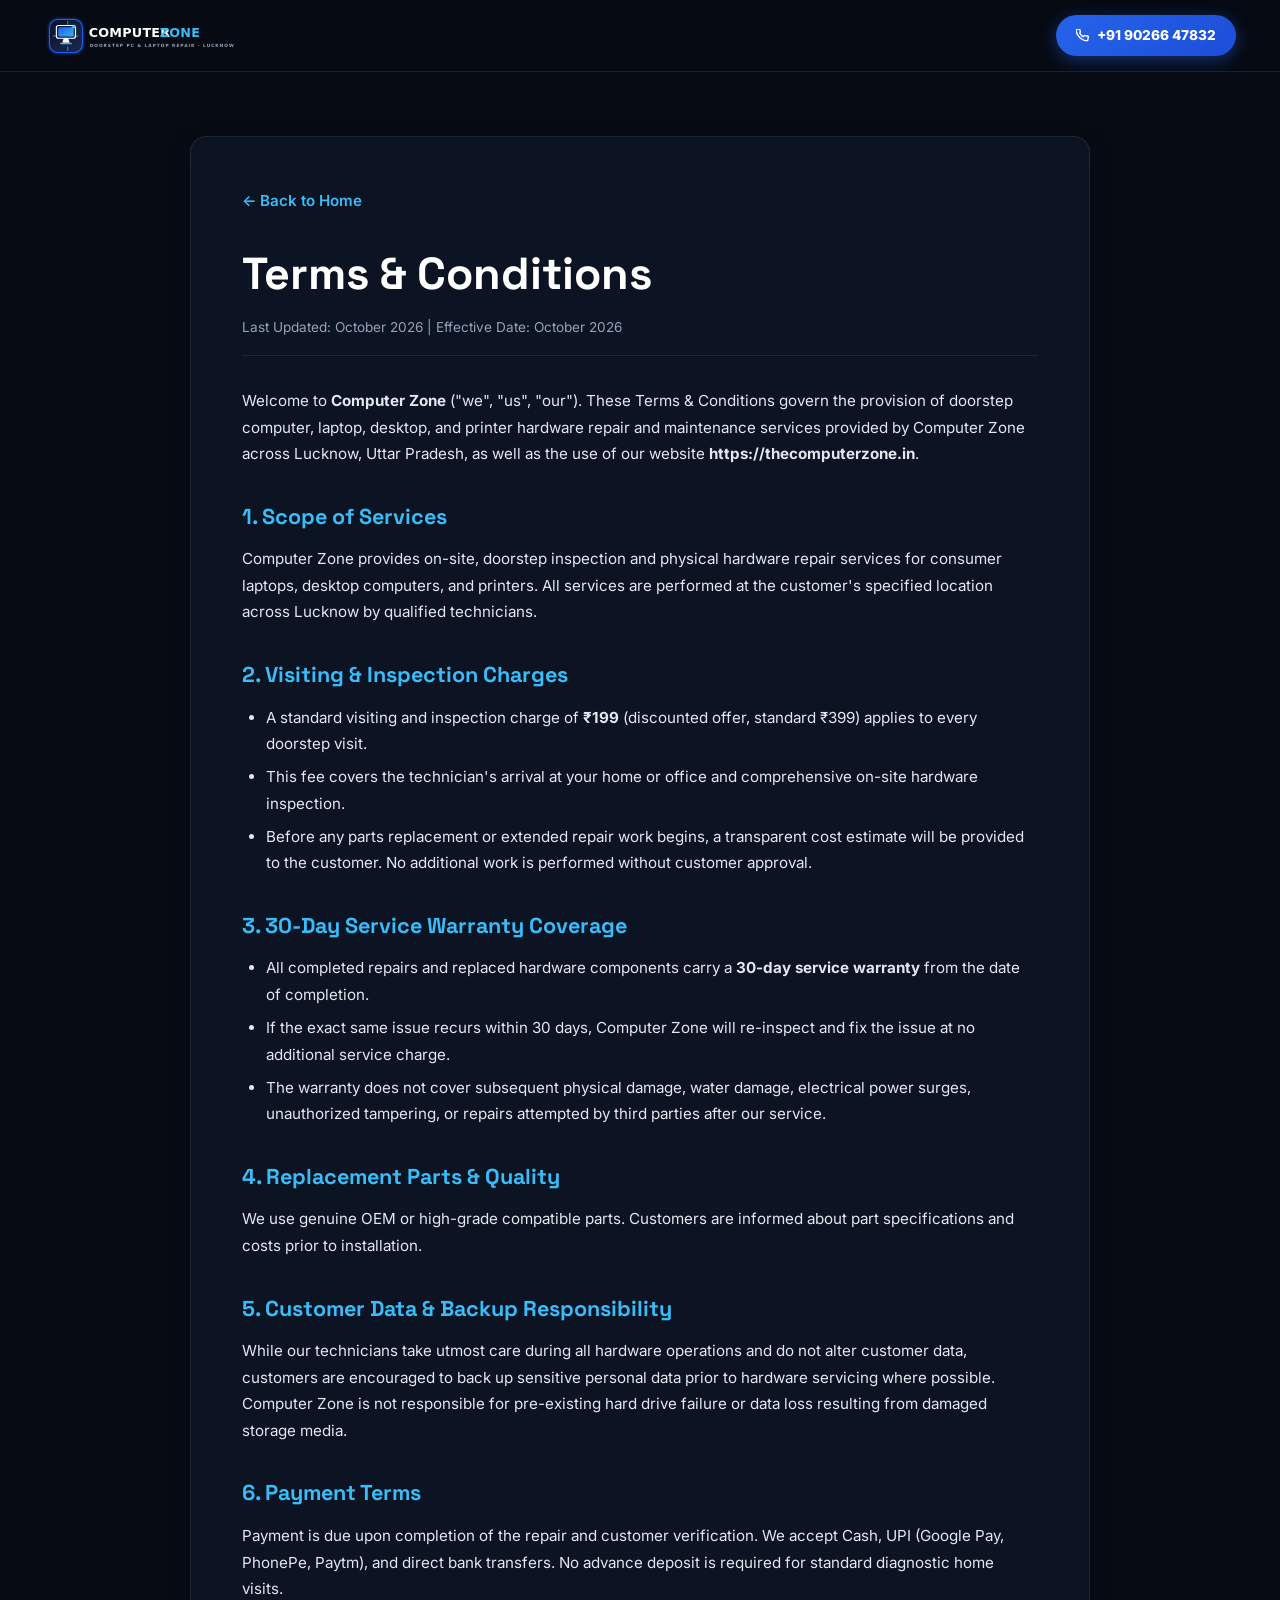
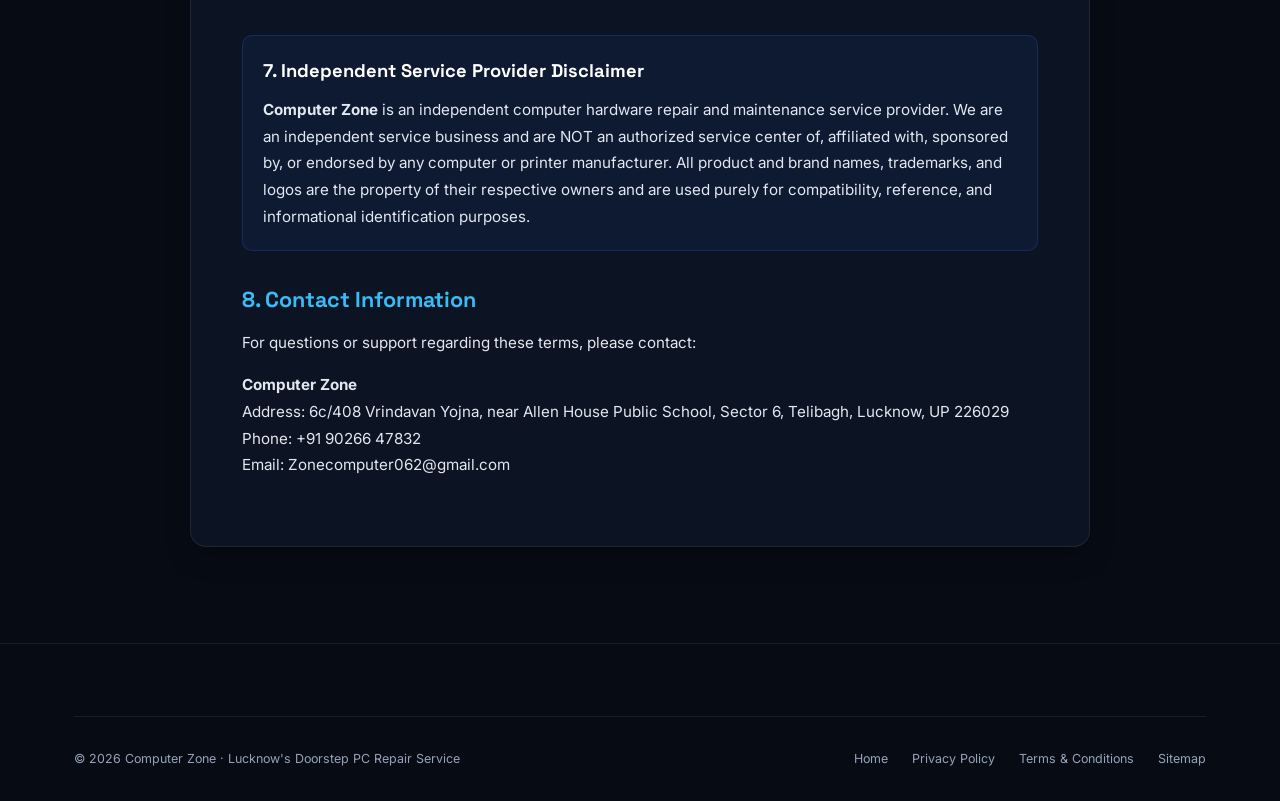
==== commit 41e20100: "Remove all brand trademarks, fake notification badge, and diagnostic triggers to resolve Google Ads " ====
--- a/terms.html
+++ b/terms.html
@@ -108,12 +108,12 @@
         <p>Welcome to <strong>Computer Zone</strong> ("we", "us", "our"). These Terms &amp; Conditions govern the provision of doorstep computer, laptop, desktop, and printer hardware repair and maintenance services provided by Computer Zone across Lucknow, Uttar Pradesh, as well as the use of our website <strong>https://thecomputerzone.in</strong>.</p>
 
         <h2>1. Scope of Services</h2>
-        <p>Computer Zone provides on-site, doorstep inspection, diagnostics, and physical hardware repair services for consumer laptops, desktop computers, and printers. All services are performed at the customer's specified location across Lucknow by qualified technicians.</p>
+        <p>Computer Zone provides on-site, doorstep inspection and physical hardware repair services for consumer laptops, desktop computers, and printers. All services are performed at the customer's specified location across Lucknow by qualified technicians.</p>
 
-        <h2>2. Visiting &amp; Diagnosis Charges</h2>
+        <h2>2. Visiting &amp; Inspection Charges</h2>
         <ul>
-          <li>A standard visiting and diagnostic charge of <strong>₹199</strong> (discounted offer, standard ₹399) applies to every doorstep visit.</li>
-          <li>This fee covers the technician's arrival at your home or office and comprehensive on-site hardware diagnosis.</li>
+          <li>A standard visiting and inspection charge of <strong>₹199</strong> (discounted offer, standard ₹399) applies to every doorstep visit.</li>
+          <li>This fee covers the technician's arrival at your home or office and comprehensive on-site hardware inspection.</li>
           <li>Before any parts replacement or extended repair work begins, a transparent cost estimate will be provided to the customer. No additional work is performed without customer approval.</li>
         </ul>
 
@@ -135,7 +135,7 @@
 
         <div class="disclaimer-box">
           <h2 style="margin-top:0;font-size:1.15rem;color:var(--white)">7. Independent Service Provider Disclaimer</h2>
-          <p style="margin-bottom:0"><strong>Computer Zone</strong> is an independent computer hardware repair and maintenance service provider. We are NOT an authorized service center of, affiliated with, sponsored by, or endorsed by Apple, Dell, HP, Lenovo, Asus, Acer, Canon, Epson, Microsoft, or any other computer manufacturer. All brand names, trademarks, and logos are the property of their respective owners and are used purely for compatibility and identification purposes.</p>
+          <p style="margin-bottom:0"><strong>Computer Zone</strong> is an independent computer hardware repair and maintenance service provider. We are an independent service business and are NOT an authorized service center of, affiliated with, sponsored by, or endorsed by any computer or printer manufacturer. All product and brand names, trademarks, and logos are the property of their respective owners and are used purely for compatibility, reference, and informational identification purposes.</p>
         </div>
 
         <h2>8. Contact Information</h2>
--- a/style.css
+++ b/style.css
@@ -2157,23 +2157,6 @@
 
 .wa-trigger:hover {
   transform: scale(1.08);
-}
-
-.wa-notif {
-  position: absolute;
-  top: -3px;
-  right: -3px;
-  width: 22px;
-  height: 22px;
-  border-radius: 50%;
-  background: var(--red);
-  color: #fff;
-  font-size: .72rem;
-  font-weight: 800;
-  display: flex;
-  align-items: center;
-  justify-content: center;
-  border: 2px solid var(--dark1);
 }
 
 .wa-panel {
